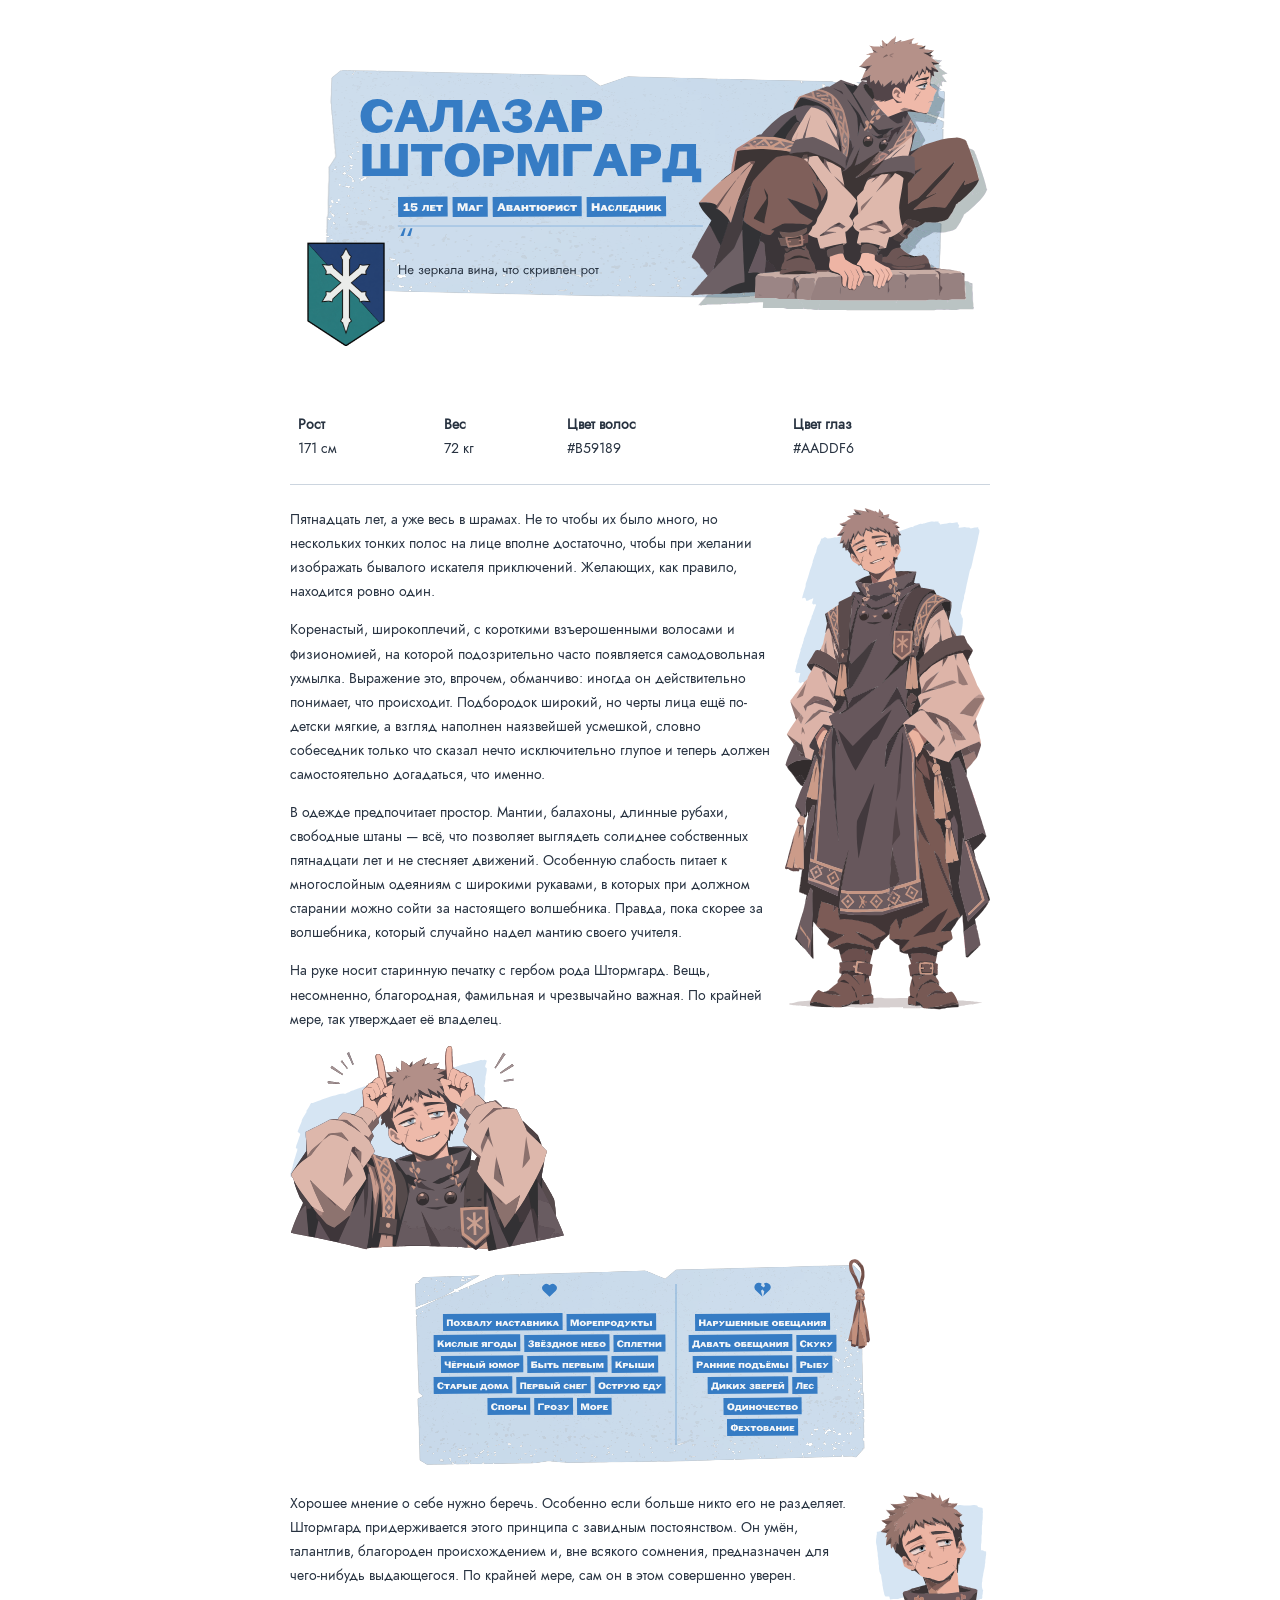
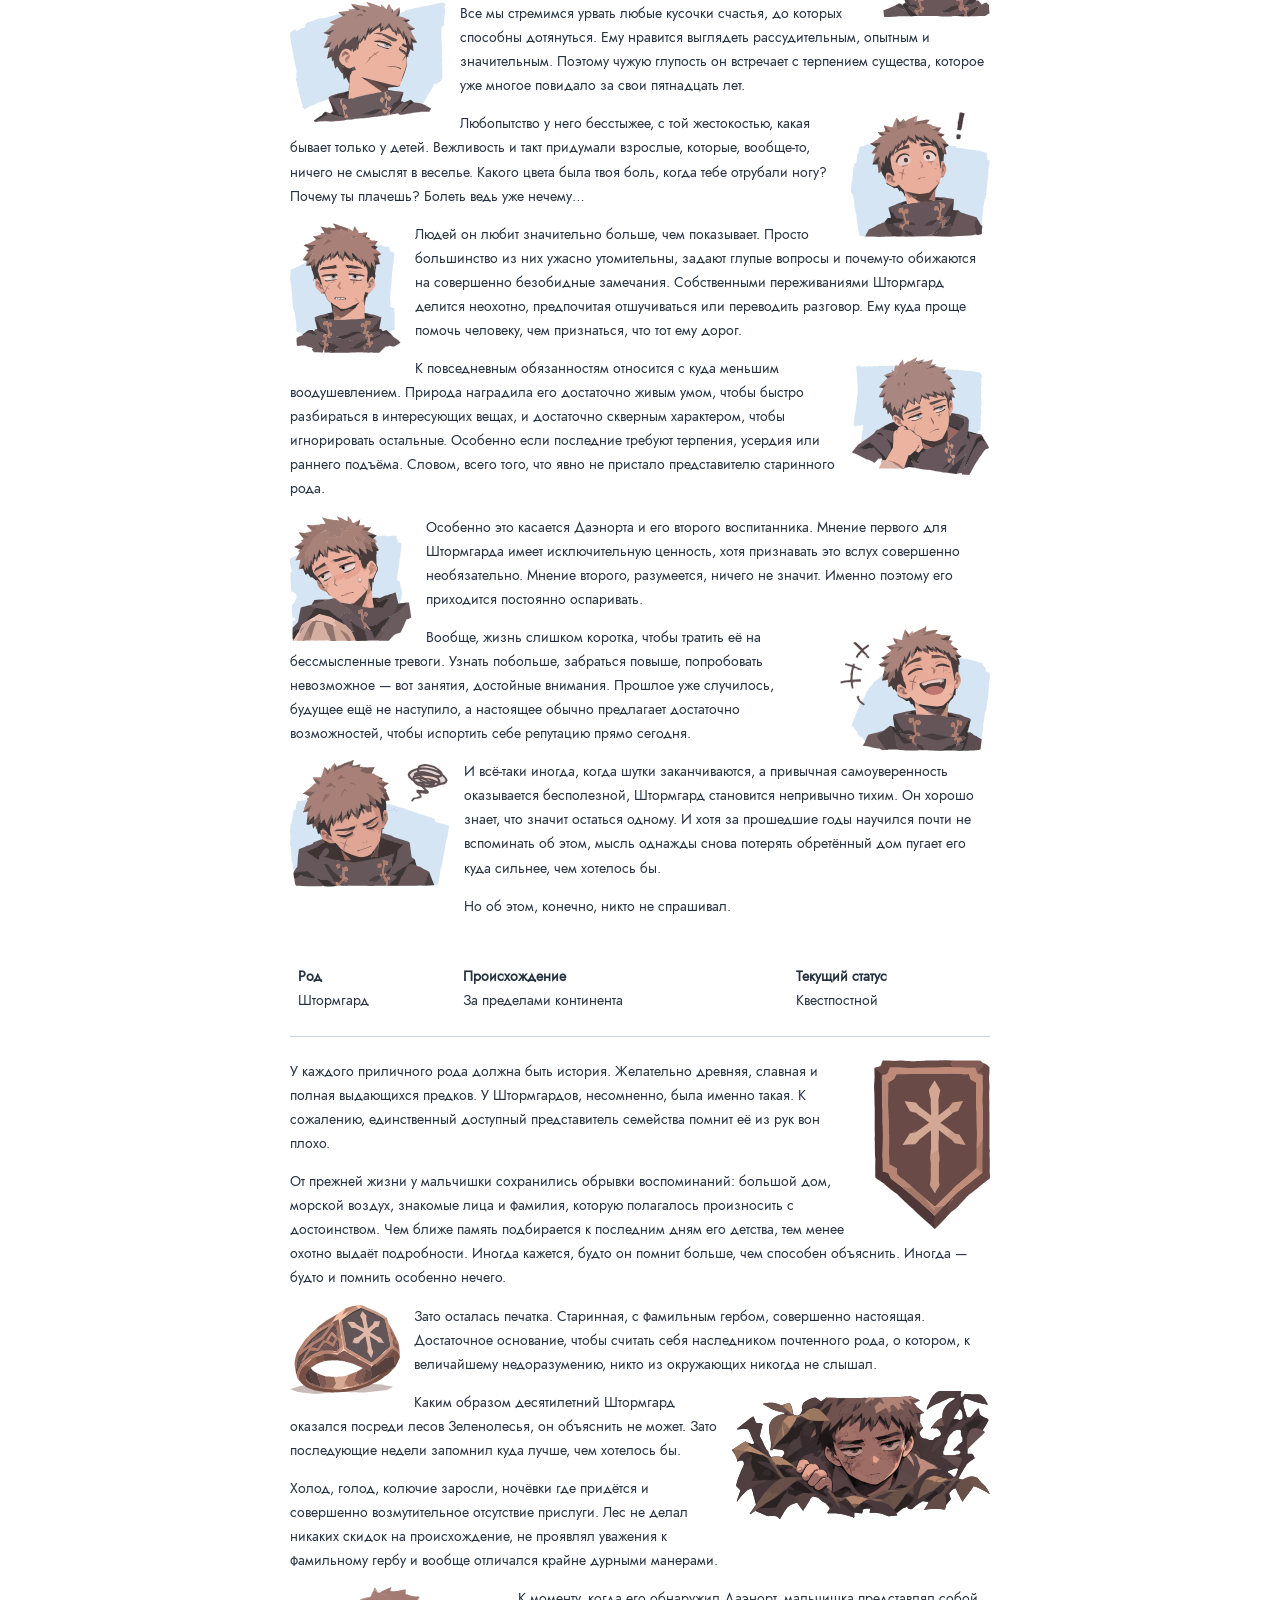
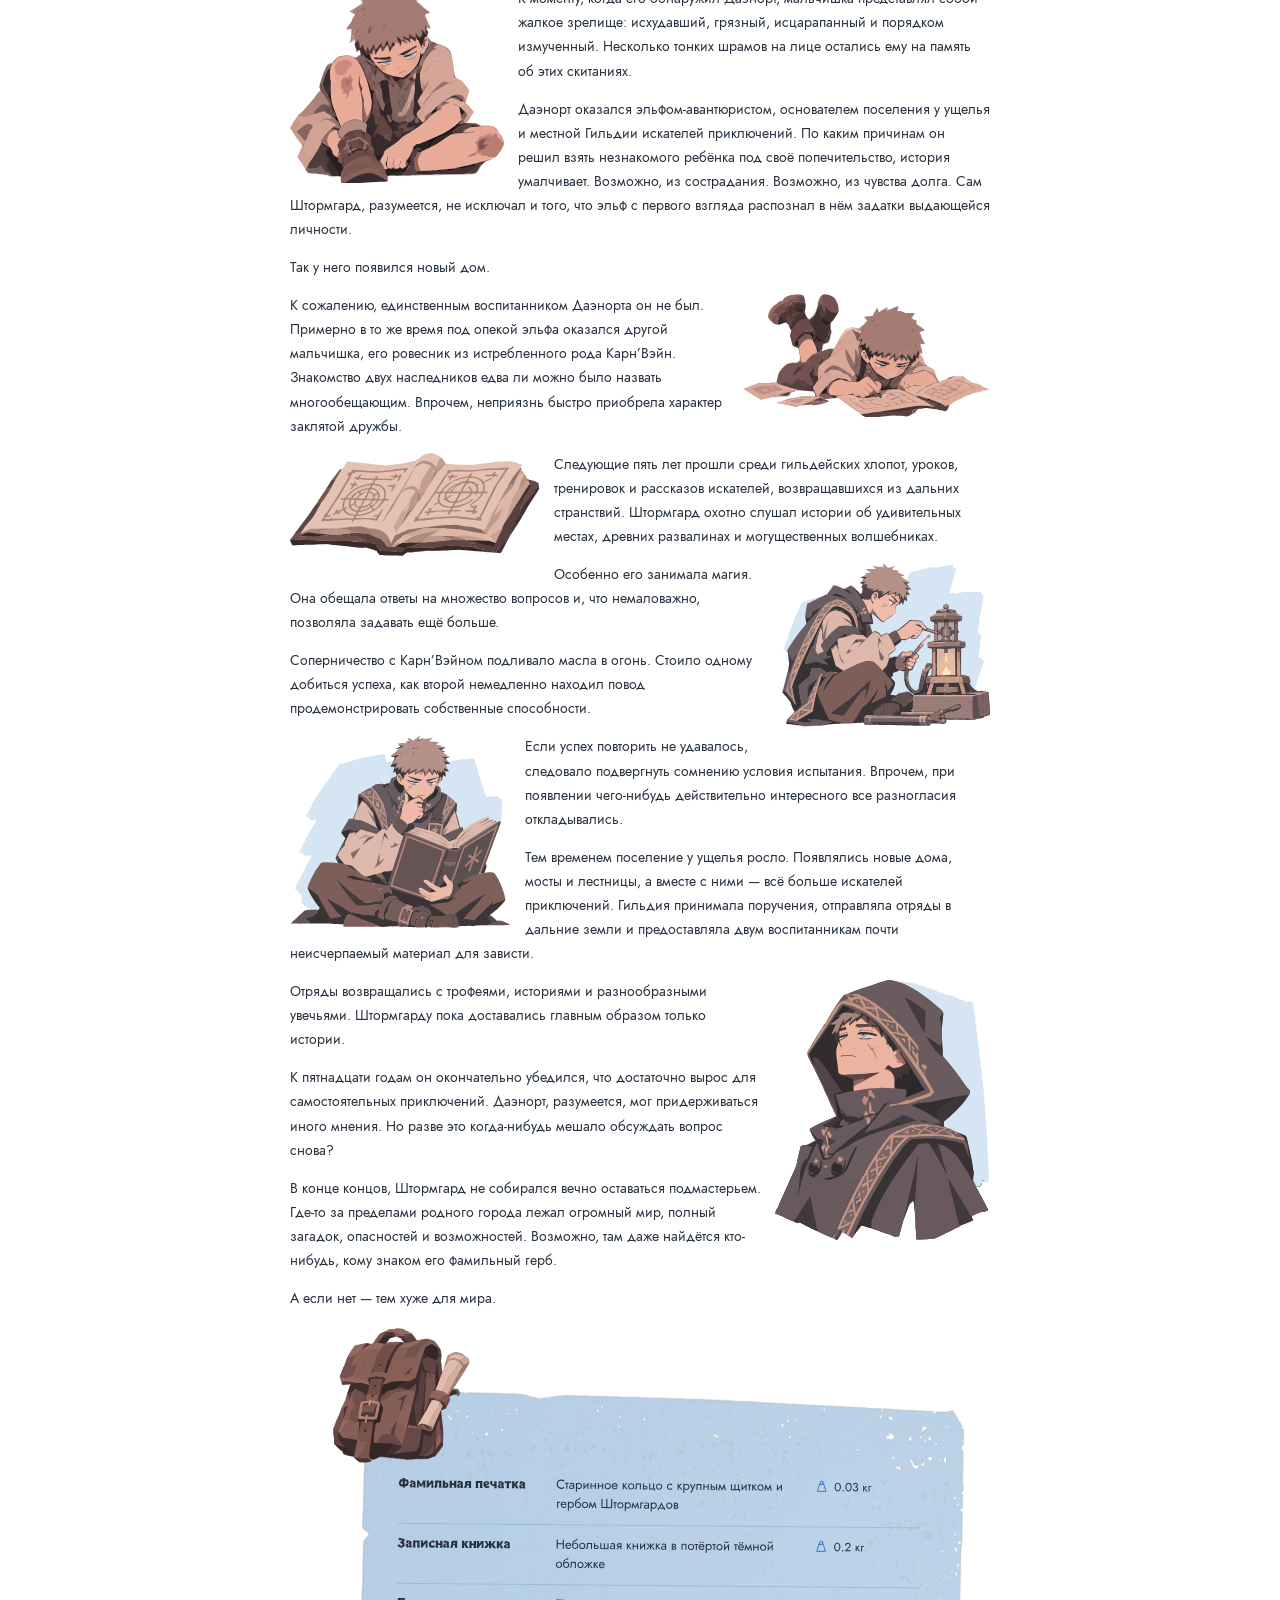
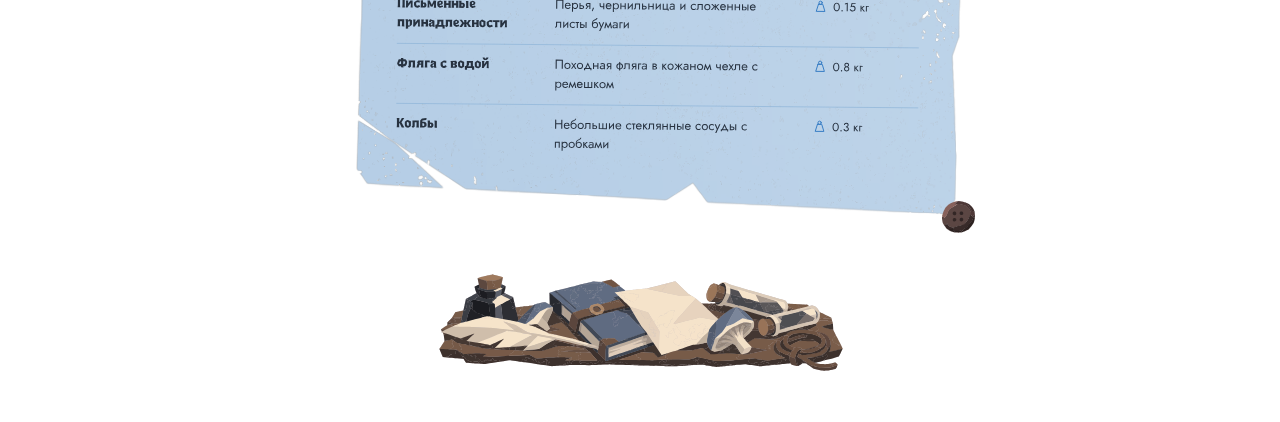
==== bbcode-preview.html @ 9e7b8dbe "Add Flarum BBCode sheet and self-contained SVG compositions" ====
<!doctype html><html lang="ru"><meta charset="utf-8"><meta name="viewport" content="width=device-width,initial-scale=1"><title>Салазар Штормгард — BBCode</title><style>@font-face{font-family:Jost;src:url("./assets/fonts/jost-regular.ttf")}*{box-sizing:border-box}body{margin:0;background:#fff;color:#273240;font:14px/1.72 Jost,Arial,sans-serif}.Post-body{max-width:740px;padding:22px 20px;margin:auto}.Post-body img{max-width:100%;height:auto;vertical-align:middle}.Post-body p{margin:14px 0}.bb-media--left img{float:left;margin:1px 14px 8px 0;max-width:40%}.bb-media--right img{float:right;margin:1px 0 8px 14px;max-width:40%}.bb-table{width:100%;border-collapse:collapse;margin:22px 0}.bb-table td{padding:10px 8px;border-bottom:1px solid #ccd5df;vertical-align:top}b{font-weight:700}@media(max-width:520px){.bb-table{display:block;overflow-x:auto}}@media(prefers-color-scheme:dark){body{background:#1a1a1a;color:#edf0f5}.bb-table td{border-color:#394651}}</style><main class="Post-body"><div style="text-align:center"><p><img src="https://maxcuso.github.io/salazar/assets/bbcode/header.svg" title="" alt=""></p></div>

<table class="bb-table"><tbody><tr><td><p><b>Рост</b><br>
171 см</p></td><td><p><b>Вес</b><br>
72 кг</p></td><td><p><b>Цвет волос</b><br>
#B59189</p></td><td><p><b>Цвет глаз</b><br>
#AADDF6</p></td></tr></tbody></table>

<div class="bb-media bb-media--right"><p><img src="https://maxcuso.github.io/salazar/assets/images/full.svg" title="" alt=""></p></div>

<p>Пятнадцать лет, а уже весь в шрамах. Не то чтобы их было много, но нескольких тонких полос на лице вполне достаточно, чтобы при желании изображать бывалого искателя приключений. Желающих, как правило, находится ровно один.</p>

<p>Коренастый, широкоплечий, с короткими взъерошенными волосами и физиономией, на которой подозрительно часто появляется самодовольная ухмылка. Выражение это, впрочем, обманчиво: иногда он действительно понимает, что происходит. Подбородок широкий, но черты лица ещё по-детски мягкие, а взгляд наполнен наязвейшей усмешкой, словно собеседник только что сказал нечто исключительно глупое и теперь должен самостоятельно догадаться, что именно.</p>

<p>В одежде предпочитает простор. Мантии, балахоны, длинные рубахи, свободные штаны — всё, что позволяет выглядеть солиднее собственных пятнадцати лет и не стесняет движений. Особенную слабость питает к многослойным одеяниям с широкими рукавами, в которых при должном старании можно сойти за настоящего волшебника. Правда, пока скорее за волшебника, который случайно надел мантию своего учителя.</p>

<p>На руке носит старинную печатку с гербом рода Штормгард. Вещь, несомненно, благородная, фамильная и чрезвычайно важная. По крайней мере, так утверждает её владелец.</p>

<div class="bb-media bb-media--left"><p><img src="https://maxcuso.github.io/salazar/assets/bbcode/playful.svg" title="" alt=""></p></div>

<div style="text-align:center"><p><img src="https://maxcuso.github.io/salazar/assets/bbcode/preferences.svg" title="" alt=""></p></div>

<div class="bb-media bb-media--right"><p><img src="https://maxcuso.github.io/salazar/assets/images/smirk.svg" title="" alt=""></p></div>

<p>Хорошее мнение о себе нужно беречь. Особенно если больше никто его не разделяет. Штормгард придерживается этого принципа с завидным постоянством. Он умён, талантлив, благороден происхождением и, вне всякого сомнения, предназначен для чего-нибудь выдающегося. По крайней мере, сам он в этом совершенно уверен.</p>

<div class="bb-media bb-media--left"><p><img src="https://maxcuso.github.io/salazar/assets/images/proud.svg" title="" alt=""></p></div>

<p>Все мы стремимся урвать любые кусочки счастья, до которых способны дотянуться. Ему нравится выглядеть рассудительным, опытным и значительным. Поэтому чужую глупость он встречает с терпением существа, которое уже многое повидало за свои пятнадцать лет.</p>

<div class="bb-media bb-media--right"><p><img src="https://maxcuso.github.io/salazar/assets/images/surprised.svg" title="" alt=""></p></div>

<p>Любопытство у него бесстыжее, с той жестокостью, какая бывает только у детей. Вежливость и такт придумали взрослые, которые, вообще-то, ничего не смыслят в веселье. Какого цвета была твоя боль, когда тебе отрубали ногу? Почему ты плачешь? Болеть ведь уже нечему…</p>

<div class="bb-media bb-media--left"><p><img src="https://maxcuso.github.io/salazar/assets/images/uneasy.svg" title="" alt=""></p></div>

<p>Людей он любит значительно больше, чем показывает. Просто большинство из них ужасно утомительны, задают глупые вопросы и почему-то обижаются на совершенно безобидные замечания. Собственными переживаниями Штормгард делится неохотно, предпочитая отшучиваться или переводить разговор. Ему куда проще помочь человеку, чем признаться, что тот ему дорог.</p>

<div class="bb-media bb-media--right"><p><img src="https://maxcuso.github.io/salazar/assets/images/bored.svg" title="" alt=""></p></div>

<p>К повседневным обязанностям относится с куда меньшим воодушевлением. Природа наградила его достаточно живым умом, чтобы быстро разбираться в интересующих вещах, и достаточно скверным характером, чтобы игнорировать остальные. Особенно если последние требуют терпения, усердия или раннего подъёма. Словом, всего того, что явно не пристало представителю старинного рода.</p>

<div class="bb-media bb-media--left"><p><img src="https://maxcuso.github.io/salazar/assets/images/annoyed.svg" title="" alt=""></p></div>

<p>Особенно это касается Даэнорта и его второго воспитанника. Мнение первого для Штормгарда имеет исключительную ценность, хотя признавать это вслух совершенно необязательно. Мнение второго, разумеется, ничего не значит. Именно поэтому его приходится постоянно оспаривать.</p>

<div class="bb-media bb-media--right"><p><img src="https://maxcuso.github.io/salazar/assets/images/laugh.svg" title="" alt=""></p></div>

<p>Вообще, жизнь слишком коротка, чтобы тратить её на бессмысленные тревоги. Узнать побольше, забраться повыше, попробовать невозможное — вот занятия, достойные внимания. Прошлое уже случилось, будущее ещё не наступило, а настоящее обычно предлагает достаточно возможностей, чтобы испортить себе репутацию прямо сегодня.</p>

<div class="bb-media bb-media--left"><p><img src="https://maxcuso.github.io/salazar/assets/images/quiet.svg" title="" alt=""></p></div>

<p>И всё-таки иногда, когда шутки заканчиваются, а привычная самоуверенность оказывается бесполезной, Штормгард становится непривычно тихим. Он хорошо знает, что значит остаться одному. И хотя за прошедшие годы научился почти не вспоминать об этом, мысль однажды снова потерять обретённый дом пугает его куда сильнее, чем хотелось бы.</p>

<p>Но об этом, конечно, никто не спрашивал.</p>

<table class="bb-table"><tbody><tr><td><p><b>Род</b><br>
Штормгард</p></td><td><p><b>Происхождение</b><br>
За пределами континента</p></td><td><p><b>Текущий статус</b><br>
Квестпостной</p></td></tr></tbody></table>

<div class="bb-media bb-media--right"><p><img src="https://maxcuso.github.io/salazar/assets/images/family-crest.svg" title="" alt=""></p></div>

<p>У каждого приличного рода должна быть история. Желательно древняя, славная и полная выдающихся предков. У Штормгардов, несомненно, была именно такая. К сожалению, единственный доступный представитель семейства помнит её из рук вон плохо.</p>

<p>От прежней жизни у мальчишки сохранились обрывки воспоминаний: большой дом, морской воздух, знакомые лица и фамилия, которую полагалось произносить с достоинством. Чем ближе память подбирается к последним дням его детства, тем менее охотно выдаёт подробности. Иногда кажется, будто он помнит больше, чем способен объяснить. Иногда — будто и помнить особенно нечего.</p>

<div class="bb-media bb-media--left"><p><img src="https://maxcuso.github.io/salazar/assets/images/ring.svg" title="" alt=""></p></div>

<p>Зато осталась печатка. Старинная, с фамильным гербом, совершенно настоящая. Достаточное основание, чтобы считать себя наследником почтенного рода, о котором, к величайшему недоразумению, никто из окружающих никогда не слышал.</p>

<div class="bb-media bb-media--right"><p><img src="https://maxcuso.github.io/salazar/assets/bbcode/forest.svg" title="" alt=""></p></div>

<p>Каким образом десятилетний Штормгард оказался посреди лесов Зеленолесья, он объяснить не может. Зато последующие недели запомнил куда лучше, чем хотелось бы.</p>

<p>Холод, голод, колючие заросли, ночёвки где придётся и совершенно возмутительное отсутствие прислуги. Лес не делал никаких скидок на происхождение, не проявлял уважения к фамильному гербу и вообще отличался крайне дурными манерами.</p>

<div class="bb-media bb-media--left"><p><img src="https://maxcuso.github.io/salazar/assets/images/wounded.svg" title="" alt=""></p></div>

<p>К моменту, когда его обнаружил Даэнорт, мальчишка представлял собой жалкое зрелище: исхудавший, грязный, исцарапанный и порядком измученный. Несколько тонких шрамов на лице остались ему на память об этих скитаниях.</p>

<p>Даэнорт оказался эльфом-авантюристом, основателем поселения у ущелья и местной Гильдии искателей приключений. По каким причинам он решил взять незнакомого ребёнка под своё попечительство, история умалчивает. Возможно, из сострадания. Возможно, из чувства долга. Сам Штормгард, разумеется, не исключал и того, что эльф с первого взгляда распознал в нём задатки выдающейся личности.</p>

<p>Так у него появился новый дом.</p>

<div class="bb-media bb-media--right"><p><img src="https://maxcuso.github.io/salazar/assets/images/studying.svg" title="" alt=""></p></div>

<p>К сожалению, единственным воспитанником Даэнорта он не был. Примерно в то же время под опекой эльфа оказался другой мальчишка, его ровесник из истребленного рода Карн’Вэйн. Знакомство двух наследников едва ли можно было назвать многообещающим. Впрочем, неприязнь быстро приобрела характер заклятой дружбы.</p>

<div class="bb-media bb-media--left"><p><img src="https://maxcuso.github.io/salazar/assets/images/book.svg" title="" alt=""></p></div>

<p>Следующие пять лет прошли среди гильдейских хлопот, уроков, тренировок и рассказов искателей, возвращавшихся из дальних странствий. Штормгард охотно слушал истории об удивительных местах, древних развалинах и могущественных волшебниках.</p>

<div class="bb-media bb-media--right"><p><img src="https://maxcuso.github.io/salazar/assets/images/lantern.svg" title="" alt=""></p></div>

<p>Особенно его занимала магия. Она обещала ответы на множество вопросов и, что немаловажно, позволяла задавать ещё больше.</p>

<p>Соперничество с Карн’Вэйном подливало масла в огонь. Стоило одному добиться успеха, как второй немедленно находил повод продемонстрировать собственные способности.</p>

<div class="bb-media bb-media--left"><p><img src="https://maxcuso.github.io/salazar/assets/images/reading.svg" title="" alt=""></p></div>

<p>Если успех повторить не удавалось, следовало подвергнуть сомнению условия испытания. Впрочем, при появлении чего-нибудь действительно интересного все разногласия откладывались.</p>

<p>Тем временем поселение у ущелья росло. Появлялись новые дома, мосты и лестницы, а вместе с ними — всё больше искателей приключений. Гильдия принимала поручения, отправляла отряды в дальние земли и предоставляла двум воспитанникам почти неисчерпаемый материал для зависти.</p>

<div class="bb-media bb-media--right"><p><img src="https://maxcuso.github.io/salazar/assets/bbcode/hood.svg" title="" alt=""></p></div>

<p>Отряды возвращались с трофеями, историями и разнообразными увечьями. Штормгарду пока доставались главным образом только истории.</p>

<p>К пятнадцати годам он окончательно убедился, что достаточно вырос для самостоятельных приключений. Даэнорт, разумеется, мог придерживаться иного мнения. Но разве это когда-нибудь мешало обсуждать вопрос снова?</p>

<p>В конце концов, Штормгард не собирался вечно оставаться подмастерьем. Где-то за пределами родного города лежал огромный мир, полный загадок, опасностей и возможностей. Возможно, там даже найдётся кто-нибудь, кому знаком его фамильный герб.</p>

<p>А если нет — тем хуже для мира.</p>

<div style="text-align:center"><p><img src="https://maxcuso.github.io/salazar/assets/bbcode/inventory.svg" title="" alt=""></p></div>

<div style="text-align:center"><p><img src="https://maxcuso.github.io/salazar/assets/bbcode/desk.svg" title="" alt=""></p></div>
</main></html>
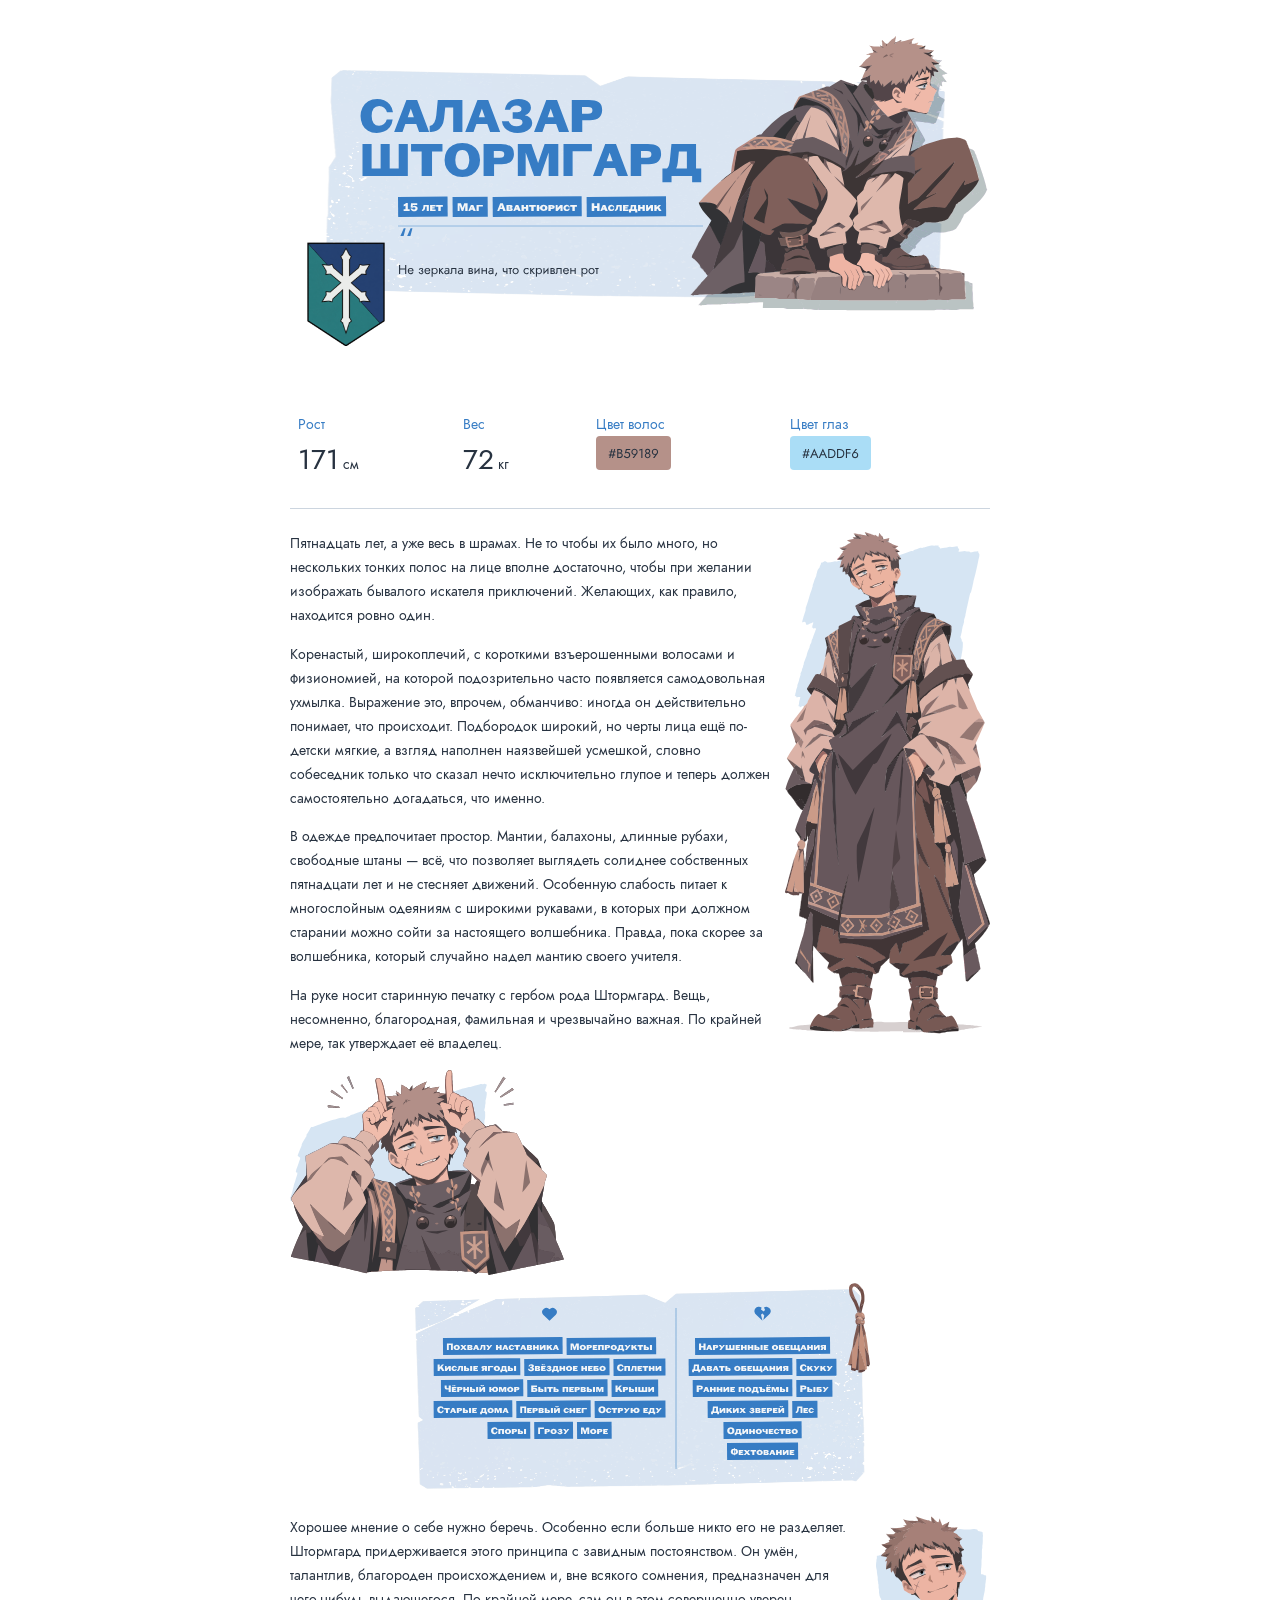
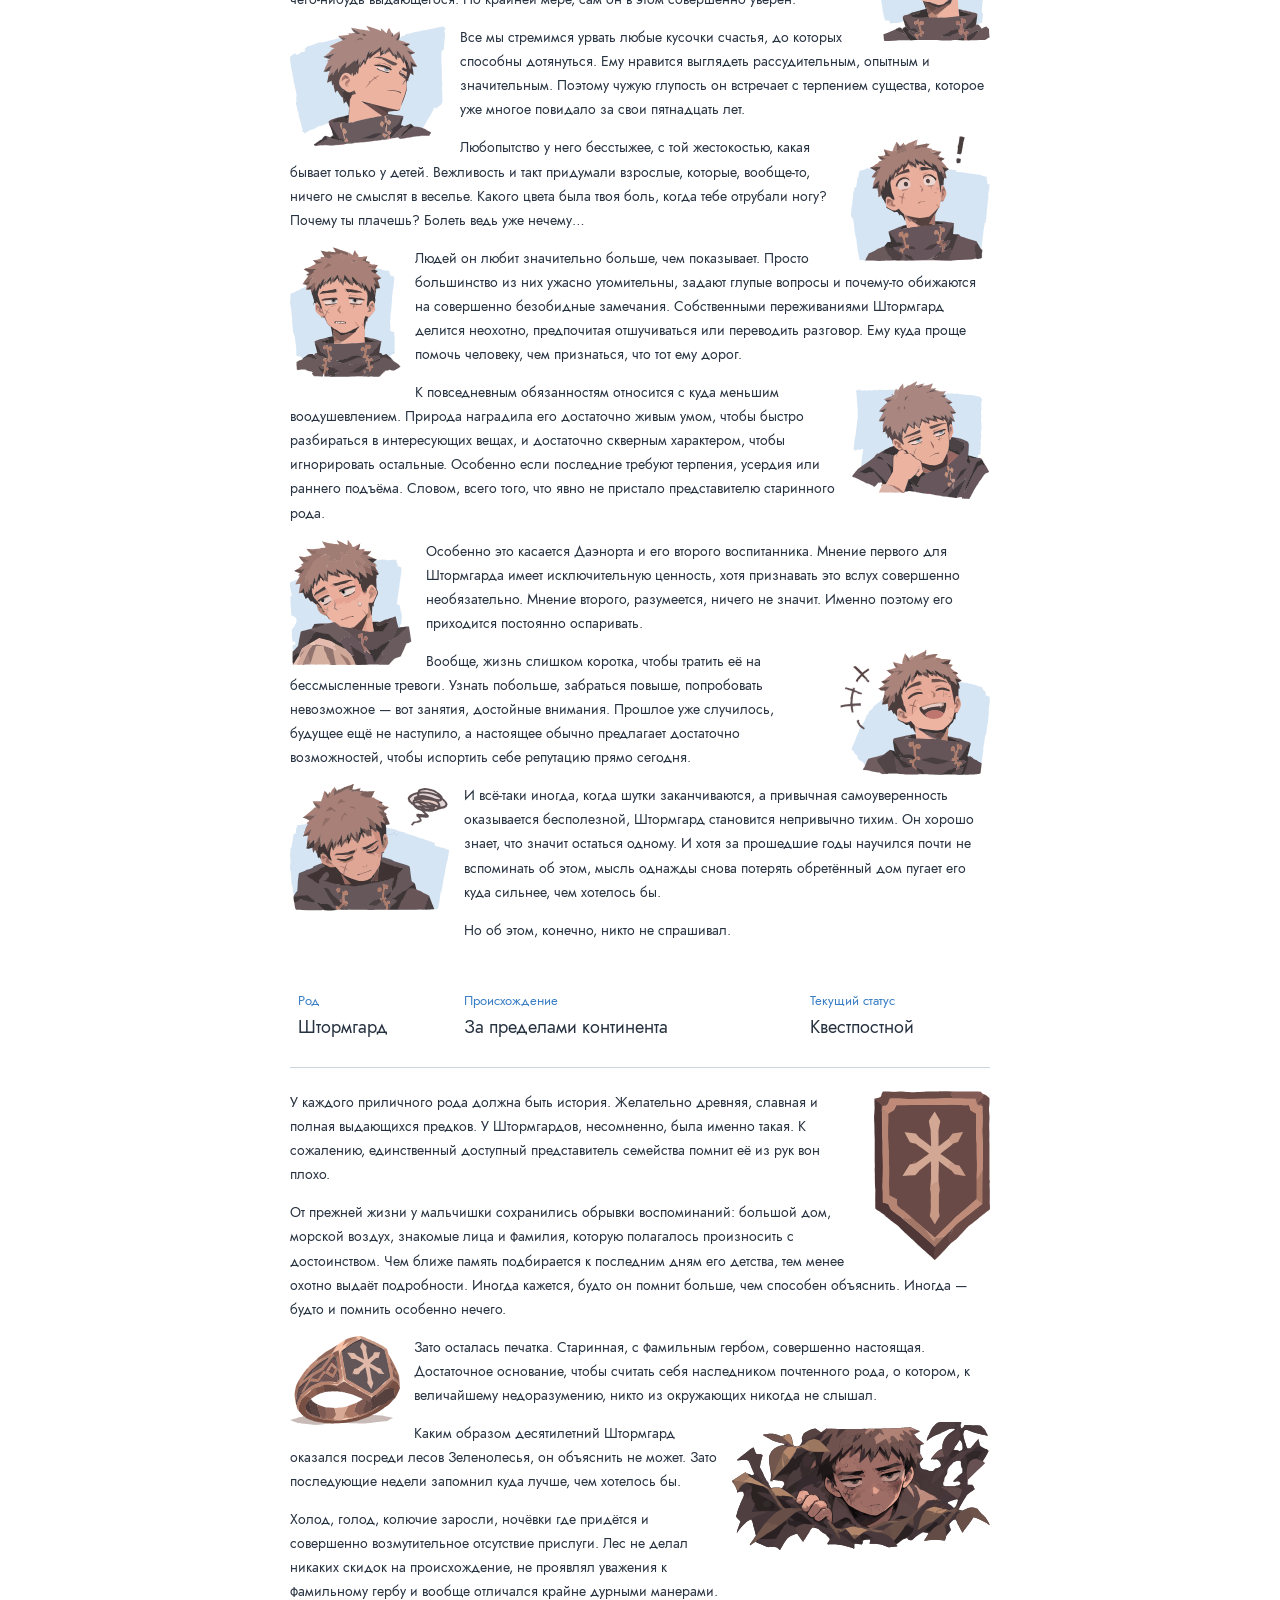
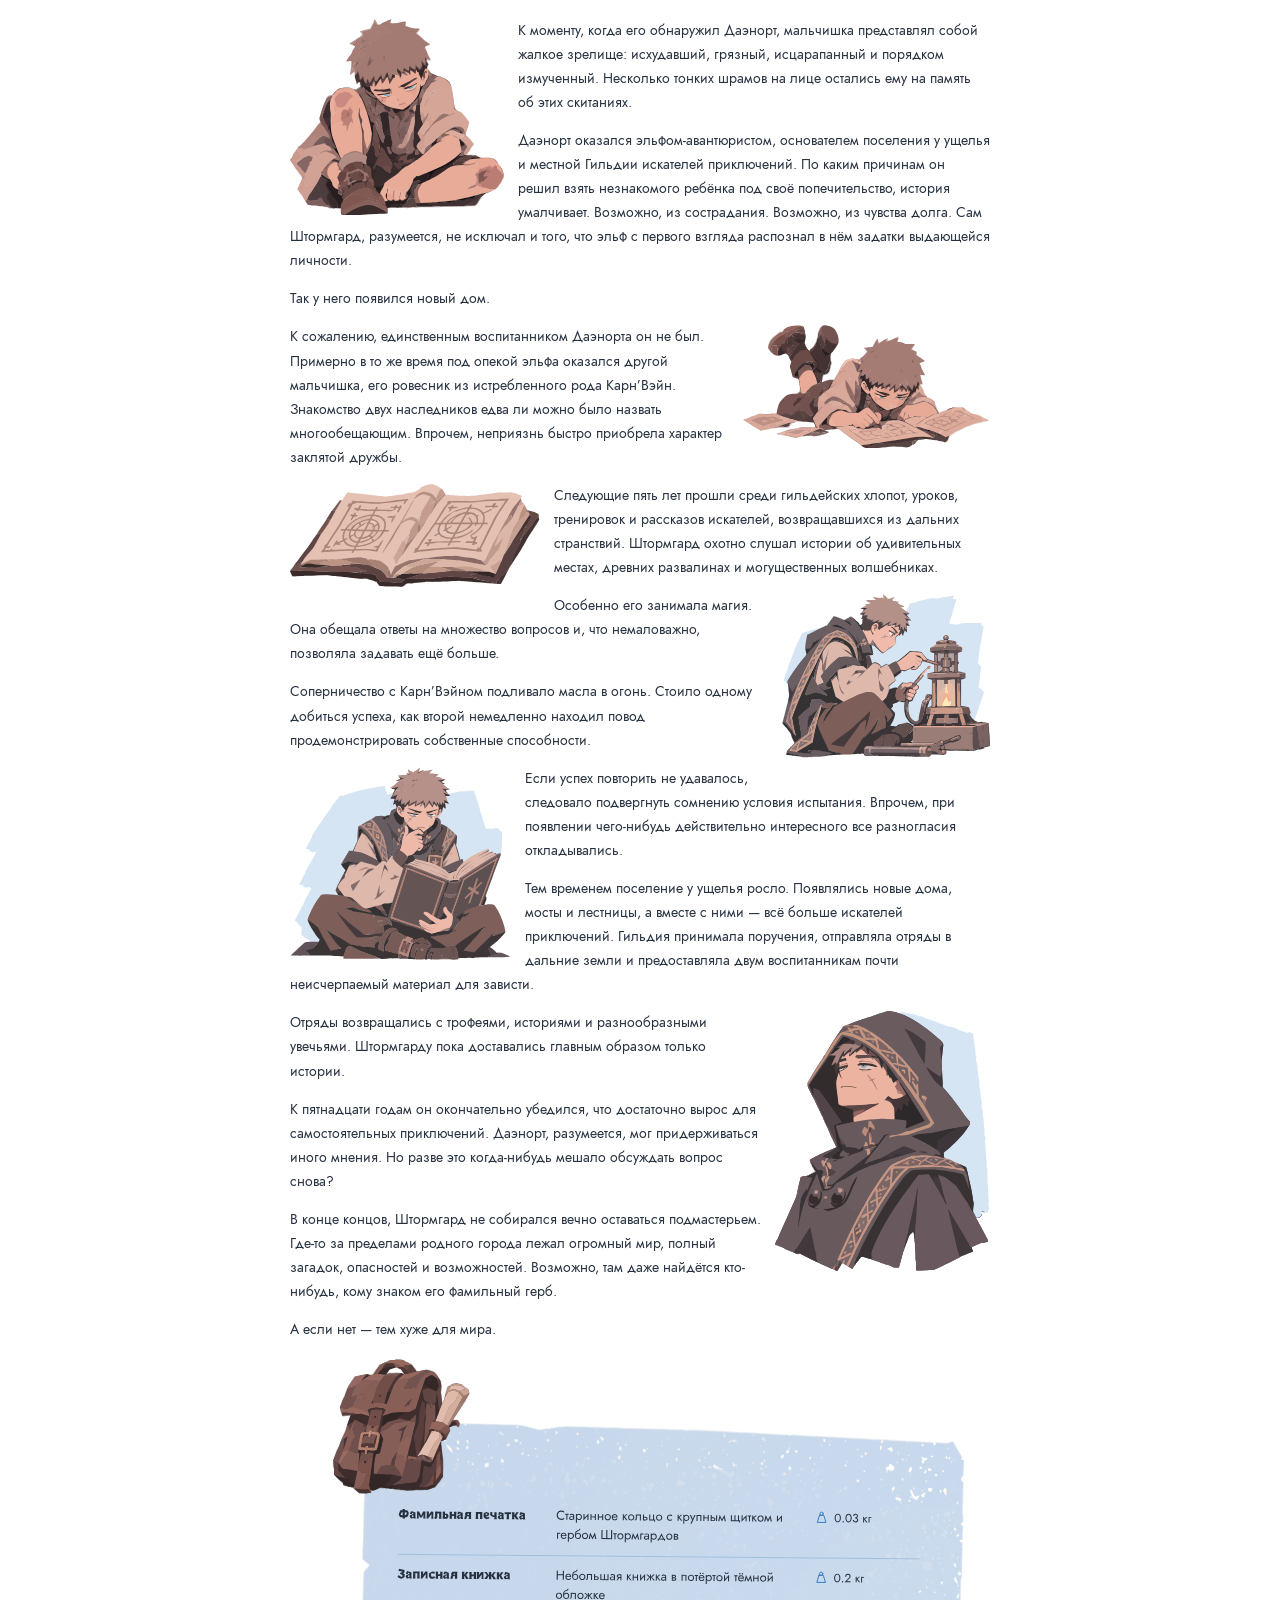
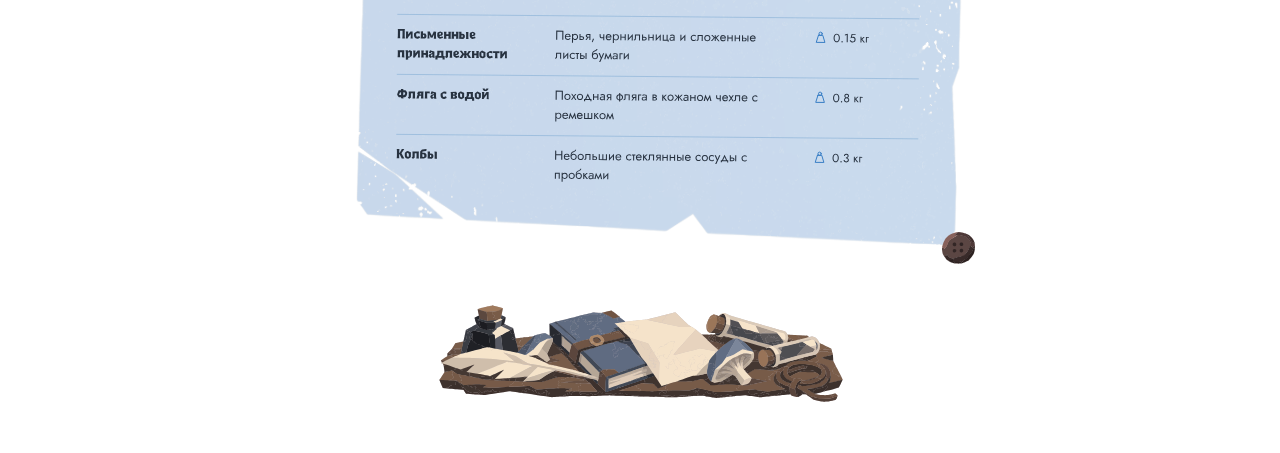
==== commit c1f84cdd: "Match BBCode fact tables to original colors and typography" ====
--- a/bbcode-preview.html
+++ b/bbcode-preview.html
@@ -1,10 +1,10 @@
 <!doctype html><html lang="ru"><meta charset="utf-8"><meta name="viewport" content="width=device-width,initial-scale=1"><title>Салазар Штормгард — BBCode</title><style>@font-face{font-family:Jost;src:url("./assets/fonts/jost-regular.ttf")}*{box-sizing:border-box}body{margin:0;background:#fff;color:#273240;font:14px/1.72 Jost,Arial,sans-serif}.Post-body{max-width:740px;padding:22px 20px;margin:auto}.Post-body img{max-width:100%;height:auto;vertical-align:middle}.Post-body p{margin:14px 0}.bb-media--left img{float:left;margin:1px 14px 8px 0;max-width:40%}.bb-media--right img{float:right;margin:1px 0 8px 14px;max-width:40%}.bb-table{width:100%;border-collapse:collapse;margin:22px 0}.bb-table td{padding:10px 8px;border-bottom:1px solid #ccd5df;vertical-align:top}b{font-weight:700}@media(max-width:520px){.bb-table{display:block;overflow-x:auto}}@media(prefers-color-scheme:dark){body{background:#1a1a1a;color:#edf0f5}.bb-table td{border-color:#394651}}</style><main class="Post-body"><div style="text-align:center"><p><img src="https://maxcuso.github.io/salazar/assets/bbcode/header.svg" title="" alt=""></p></div>
 
-<table class="bb-table"><tbody><tr><td><p><b>Рост</b><br>
-171 см</p></td><td><p><b>Вес</b><br>
-72 кг</p></td><td><p><b>Цвет волос</b><br>
-#B59189</p></td><td><p><b>Цвет глаз</b><br>
-#AADDF6</p></td></tr></tbody></table>
+<table class="bb-table"><tbody><tr><td><p><span style="font-size:14px"><span style="color:#367CC4">Рост</span></span><br>
+<span style="font-size:28px">171</span> <span style="font-size:14px">см</span></p></td><td><p><span style="font-size:14px"><span style="color:#367CC4">Вес</span></span><br>
+<span style="font-size:28px">72</span> <span style="font-size:14px">кг</span></p></td><td><p><span style="font-size:14px"><span style="color:#367CC4">Цвет волос</span></span><br>
+<img src="https://maxcuso.github.io/salazar/assets/bbcode/swatch-hair.svg" title="" alt=""></p></td><td><p><span style="font-size:14px"><span style="color:#367CC4">Цвет глаз</span></span><br>
+<img src="https://maxcuso.github.io/salazar/assets/bbcode/swatch-eyes.svg" title="" alt=""></p></td></tr></tbody></table>
 
 <div class="bb-media bb-media--right"><p><img src="https://maxcuso.github.io/salazar/assets/images/full.svg" title="" alt=""></p></div>
 
@@ -54,10 +54,10 @@
 
 <p>Но об этом, конечно, никто не спрашивал.</p>
 
-<table class="bb-table"><tbody><tr><td><p><b>Род</b><br>
-Штормгард</p></td><td><p><b>Происхождение</b><br>
-За пределами континента</p></td><td><p><b>Текущий статус</b><br>
-Квестпостной</p></td></tr></tbody></table>
+<table class="bb-table"><tbody><tr><td><p><span style="font-size:13px"><span style="color:#367CC4">Род</span></span><br>
+<span style="font-size:18px">Штормгард</span></p></td><td><p><span style="font-size:13px"><span style="color:#367CC4">Происхождение</span></span><br>
+<span style="font-size:18px">За пределами континента</span></p></td><td><p><span style="font-size:13px"><span style="color:#367CC4">Текущий статус</span></span><br>
+<span style="font-size:18px">Квестпостной</span></p></td></tr></tbody></table>
 
 <div class="bb-media bb-media--right"><p><img src="https://maxcuso.github.io/salazar/assets/images/family-crest.svg" title="" alt=""></p></div>
 
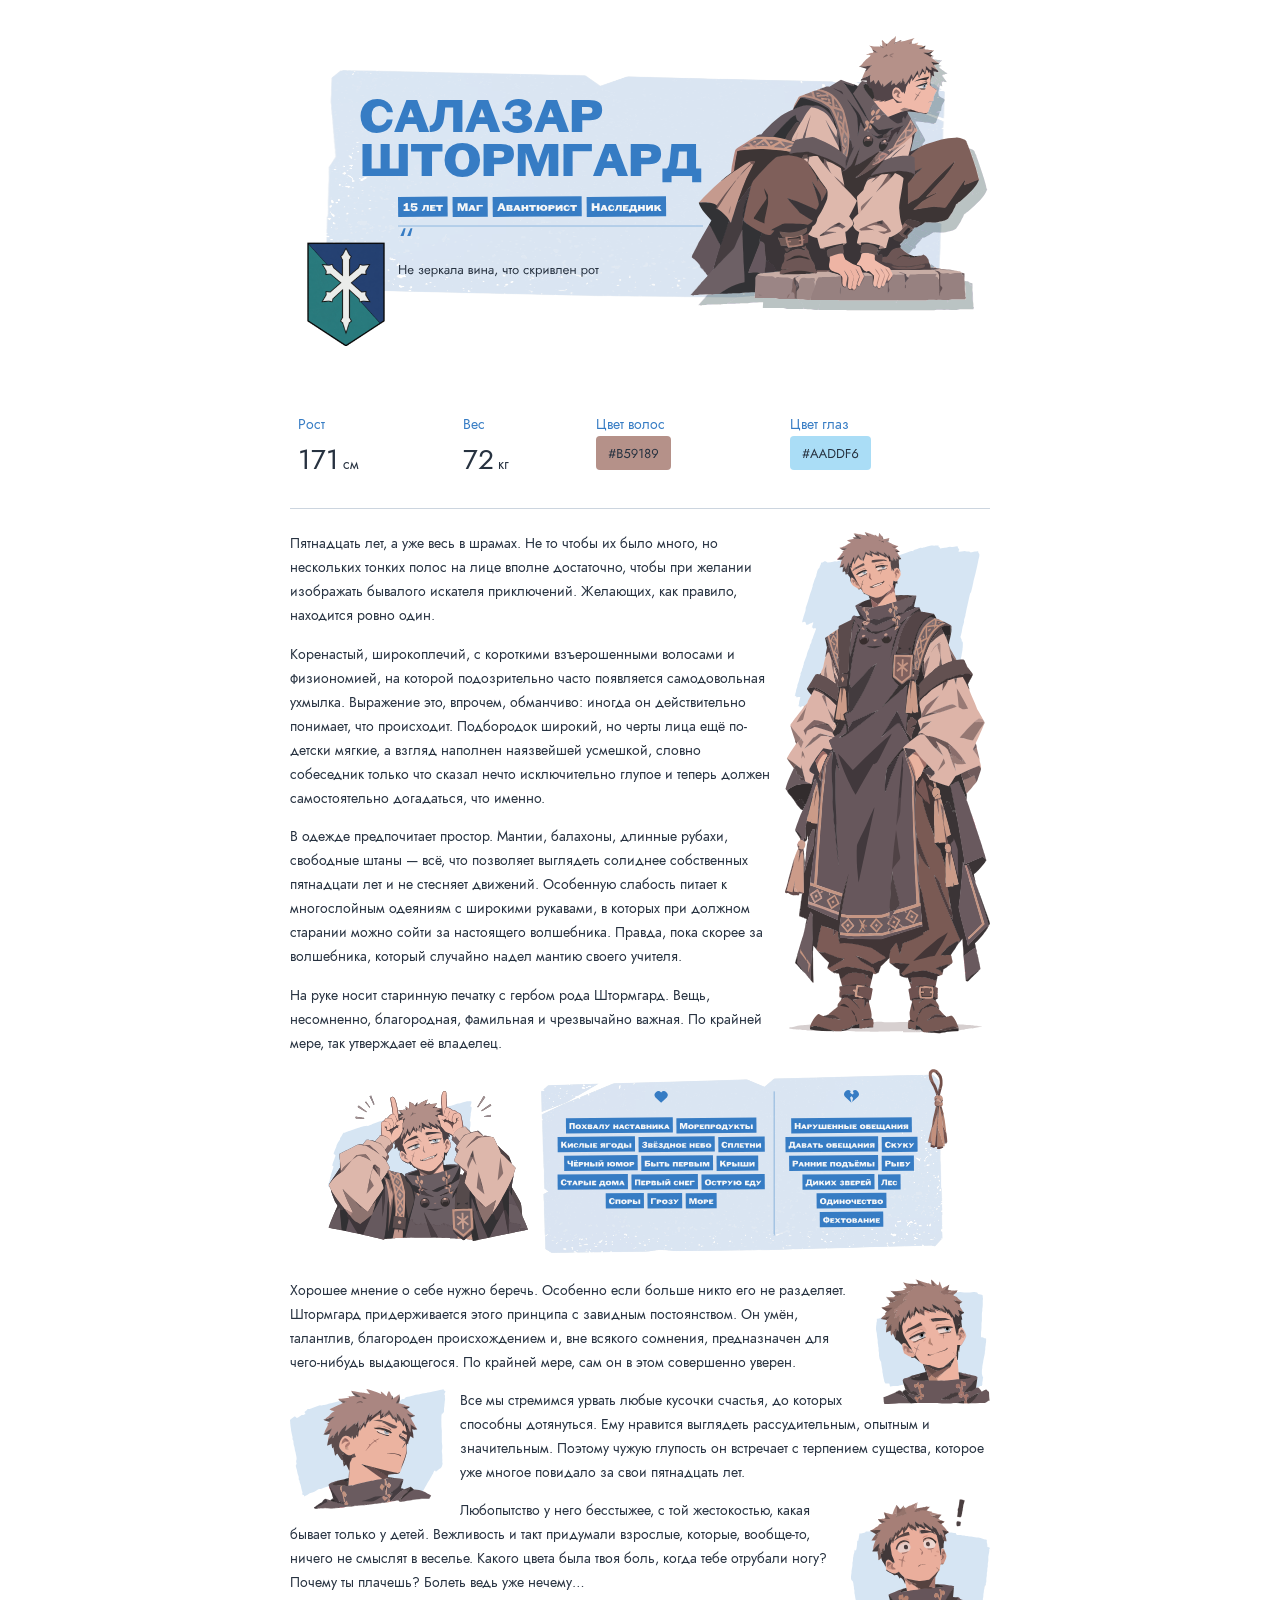
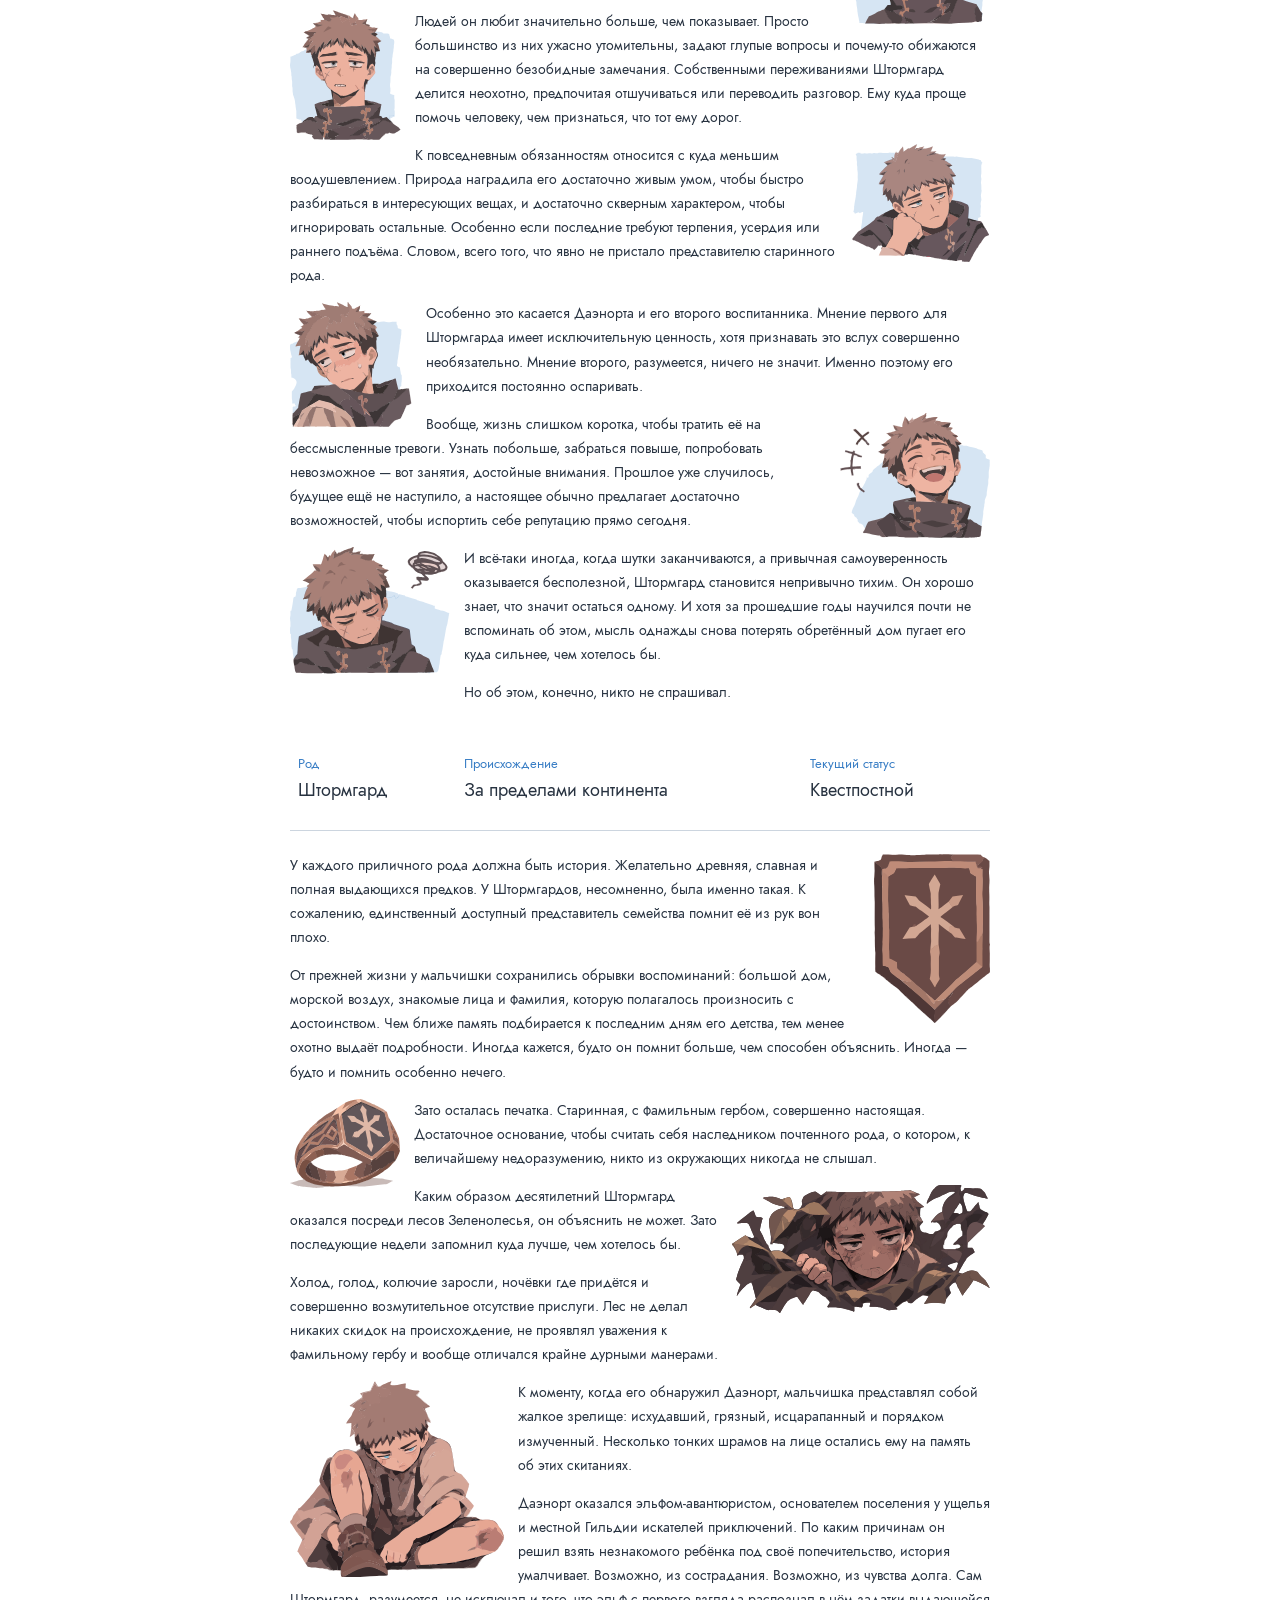
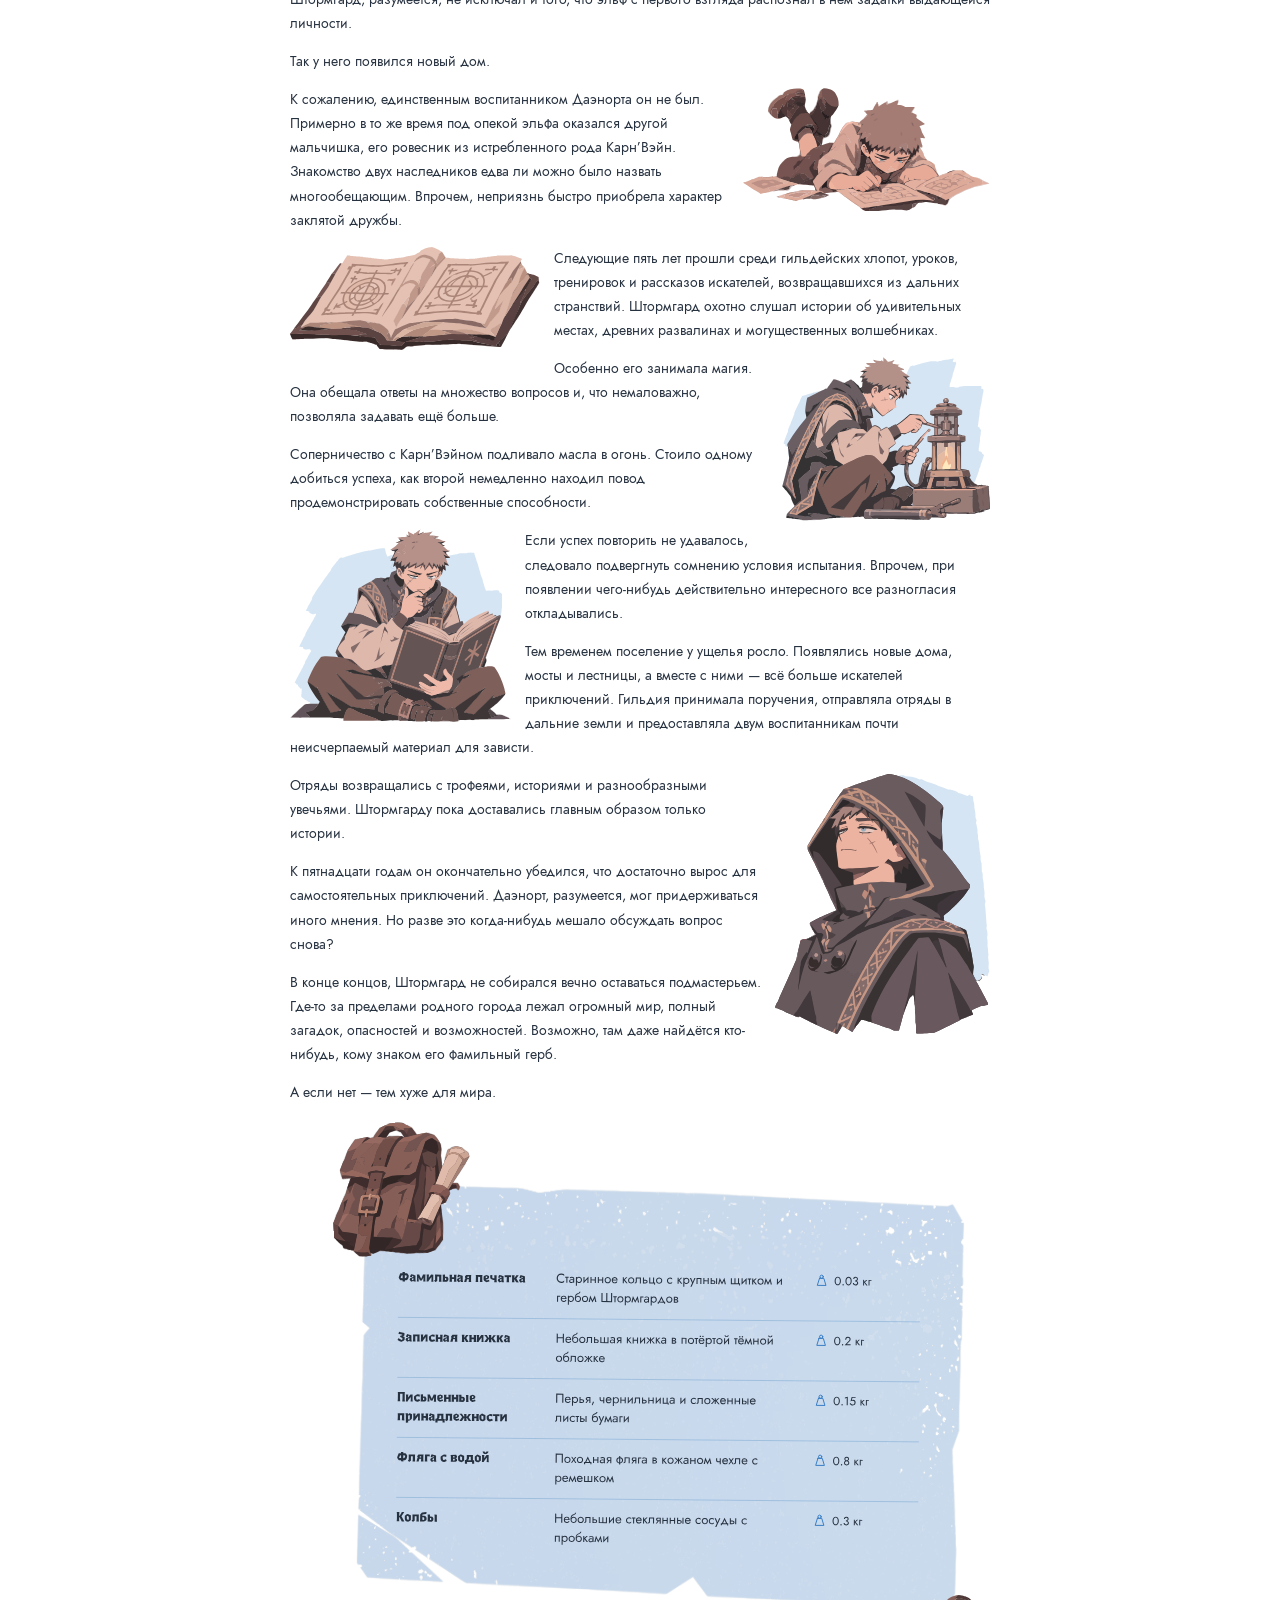
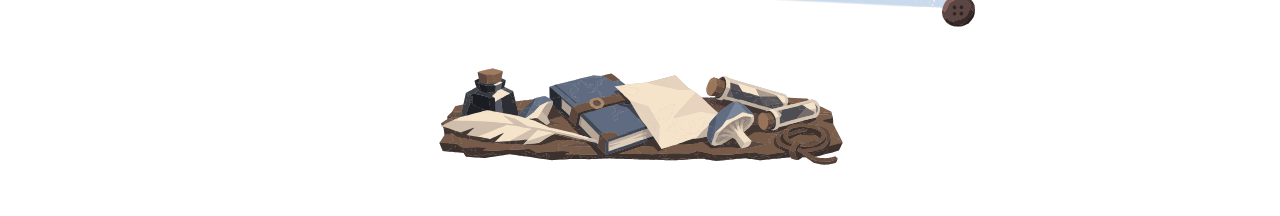
==== commit a4a34dca: "Fit preference illustrations side by side in BBCode" ====
--- a/bbcode-preview.html
+++ b/bbcode-preview.html
@@ -16,9 +16,7 @@
 
 <p>На руке носит старинную печатку с гербом рода Штормгард. Вещь, несомненно, благородная, фамильная и чрезвычайно важная. По крайней мере, так утверждает её владелец.</p>
 
-<div class="bb-media bb-media--left"><p><img src="https://maxcuso.github.io/salazar/assets/bbcode/playful.svg" title="" alt=""></p></div>
-
-<div style="text-align:center"><p><img src="https://maxcuso.github.io/salazar/assets/bbcode/preferences.svg" title="" alt=""></p></div>
+<div style="text-align:center"><p><img src="https://maxcuso.github.io/salazar/assets/bbcode/playful.svg" title="" alt="" width="200"> <img src="https://maxcuso.github.io/salazar/assets/bbcode/preferences.svg" title="" alt="" width="420"></p></div>
 
 <div class="bb-media bb-media--right"><p><img src="https://maxcuso.github.io/salazar/assets/images/smirk.svg" title="" alt=""></p></div>
 
